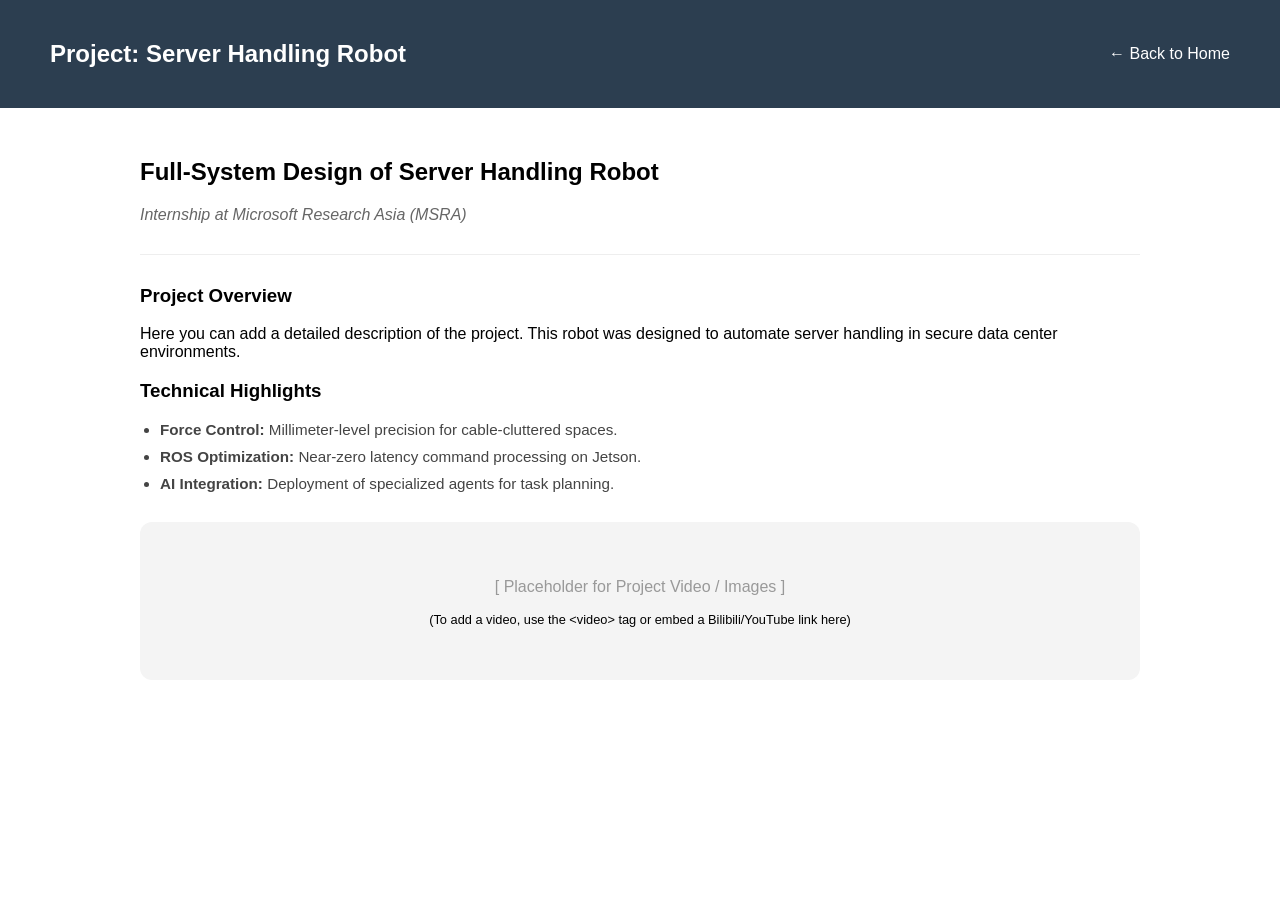
==== server-robot.html @ 0312e50e "Finalize CV layout and add project subpage" ====
<!DOCTYPE html>
<html lang="en">
<head>
    <meta charset="UTF-8">
    <meta name="viewport" content="width=device-width, initial-scale=1.0">
    <title>Server Handling Robot | Project Detail</title>
    <link rel="stylesheet" href="style.css">
</head>
<body style="display: block; background: #fff;">
    <header style="background: #2c3e50; color: white; padding: 20px 50px; display: flex; justify-content: space-between; align-items: center;">
        <h2>Project: Server Handling Robot</h2>
        <a href="index.html" style="color: white; text-decoration: none;">← Back to Home</a>
    </header>

    <main style="max-width: 1000px; margin: 50px auto; padding: 0 20px;">
        <section>
            <h1>Full-System Design of Server Handling Robot</h1>
            <p style="color: #666; font-style: italic;">Internship at Microsoft Research Asia (MSRA)</p>
            
            <hr style="border: 0; border-top: 1px solid #eee; margin: 30px 0;">

            <h3>Project Overview</h3>
            <p>Here you can add a detailed description of the project. This robot was designed to automate server handling in secure data center environments.</p>

            <h3>Technical Highlights</h3>
            <ul>
                <li><strong>Force Control:</strong> Millimeter-level precision for cable-cluttered spaces.</li>
                <li><strong>ROS Optimization:</strong> Near-zero latency command processing on Jetson.</li>
                <li><strong>AI Integration:</strong> Deployment of specialized agents for task planning.</li>
            </ul>

            <div style="background: #f4f4f4; padding: 40px; text-align: center; border-radius: 12px; margin-top: 30px;">
                <p style="color: #999;">[ Placeholder for Project Video / Images ]</p>
                <p style="font-size: 0.8rem;">(To add a video, use the &lt;video&gt; tag or embed a Bilibili/YouTube link here)</p>
            </div>
        </section>
    </main>
</body>
</html>
---- style.css ----
:root {
    --sidebar-width: 280px;
    --primary-dark: #2c3e50;
    --edu-color: #34495e;
    --exp-color: #1a5276;
    --proj-color: #d35400;
    --act-color: #7d3c98;
    --bg-light: #f4f7f9;
    --text-main: #333;
}

body {
    margin: 0;
    font-family: 'Inter', -apple-system, sans-serif;
    background-color: var(--bg-light);
    display: flex;
    scroll-behavior: smooth;
}

/* 侧边栏 */
.sidebar {
    width: var(--sidebar-width);
    height: 100vh;
    background-color: var(--primary-dark);
    color: white;
    position: fixed;
    left: 0; top: 0;
    display: flex;
    flex-direction: column;
    padding: 40px 0;
    z-index: 1000;
}

.sidebar-header { padding: 0 30px 30px; border-bottom: 1px solid rgba(255,255,255,0.1); }
.sidebar-header h2 { margin: 0; font-size: 1.6rem; }
.sidebar-header p { margin: 5px 0 0; font-size: 0.85rem; color: #bdc3c7; }

.sidebar ul { list-style: none; padding: 20px 0; margin: 0; }
.sidebar ul li a { display: block; padding: 12px 30px; color: #bdc3c7; text-decoration: none; transition: 0.3s; }
.sidebar ul li a:hover { background: rgba(255,255,255,0.1); color: white; padding-left: 40px; }

.sidebar-footer { margin-top: auto; padding: 20px 30px; font-size: 0.85rem; border-top: 1px solid rgba(255,255,255,0.1); color: #bdc3c7; }
.contact-label { color: white; font-weight: bold; display: block; margin-bottom: 5px; }

/* 内容区 */
.content {
    margin-left: var(--sidebar-width);
    padding: 50px;
    width: 100%;
    max-width: 900px;
}

/* 卡片排版 */
.card {
    background: white;
    border-radius: 12px;
    box-shadow: 0 4px 15px rgba(0,0,0,0.05);
    margin-bottom: 40px;
    overflow: hidden;
    transition: transform 0.3s ease;
}

.card:hover { transform: translateY(-5px); }

.card-header { padding: 15px 30px; color: white; font-weight: bold; font-size: 1.1rem; }
.edu-header { background: var(--edu-color); }
.exp-header { background: var(--exp-color); }
.proj-header { background: var(--proj-color); }
.act-header { background: var(--act-color); }

.card-body { padding: 30px; }

/* 简历样式：条目头部左右排列 */
.item-header {
    display: flex;
    justify-content: space-between;
    align-items: baseline;
    margin-bottom: 5px;
}

.item-header h3, .item-header h4 { margin: 0; color: var(--primary-dark); }

.item-date { font-style: italic; color: #7f8c8d; font-size: 0.95rem; white-space: nowrap; margin-left: 15px; }

.item-sub { font-weight: 600; color: #555; margin-top: 0; margin-bottom: 15px; }

/* 项目跳转链接样式 */
.project-title-link {
    text-decoration: none;
    color: var(--primary-dark);
}

.project-title-link:hover {
    color: var(--exp-color);
    text-decoration: underline;
}

ul { padding-left: 20px; }
li { margin-bottom: 10px; font-size: 0.95rem; color: #444; }

/* 响应式 */
@media (max-width: 768px) {
    .sidebar { width: 0; display: none; }
    .content { margin-left: 0; padding: 20px; }
    .item-header { flex-direction: column; }
    .item-date { margin-left: 0; margin-top: 5px; }
}
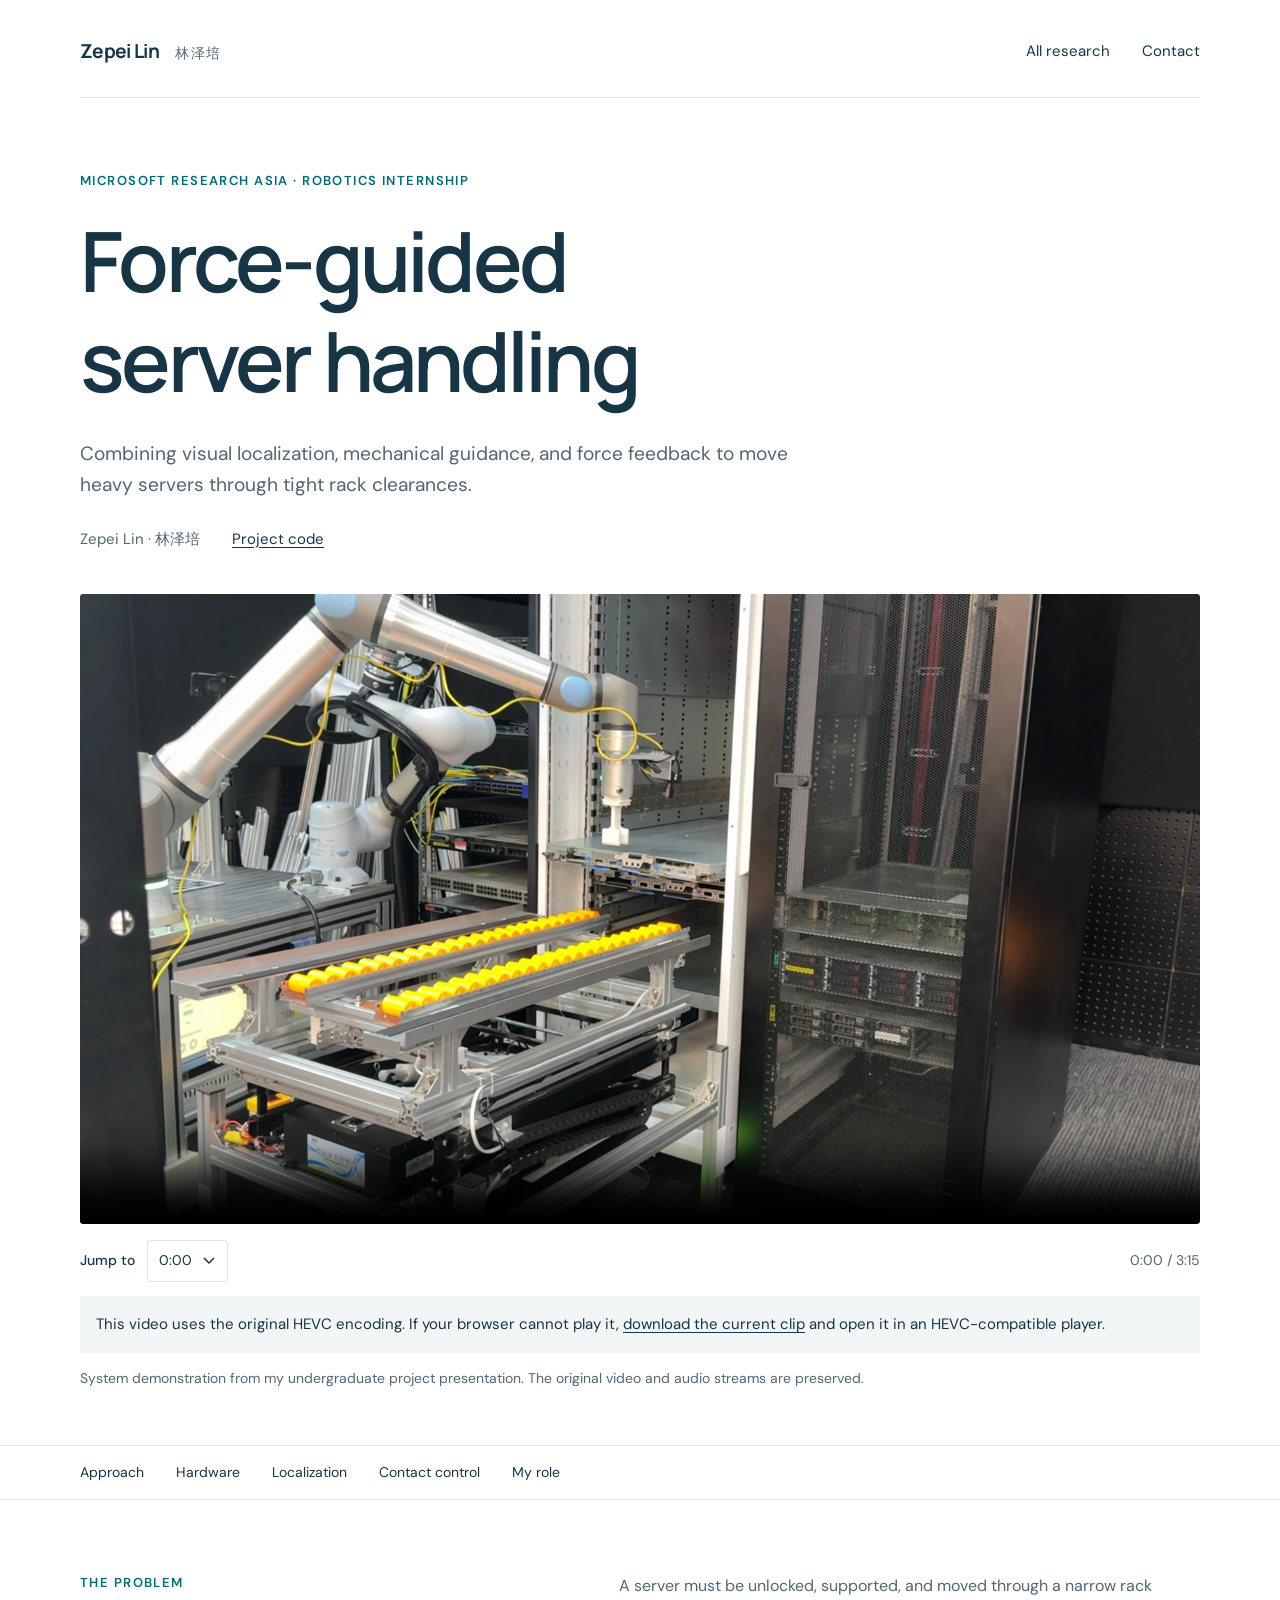
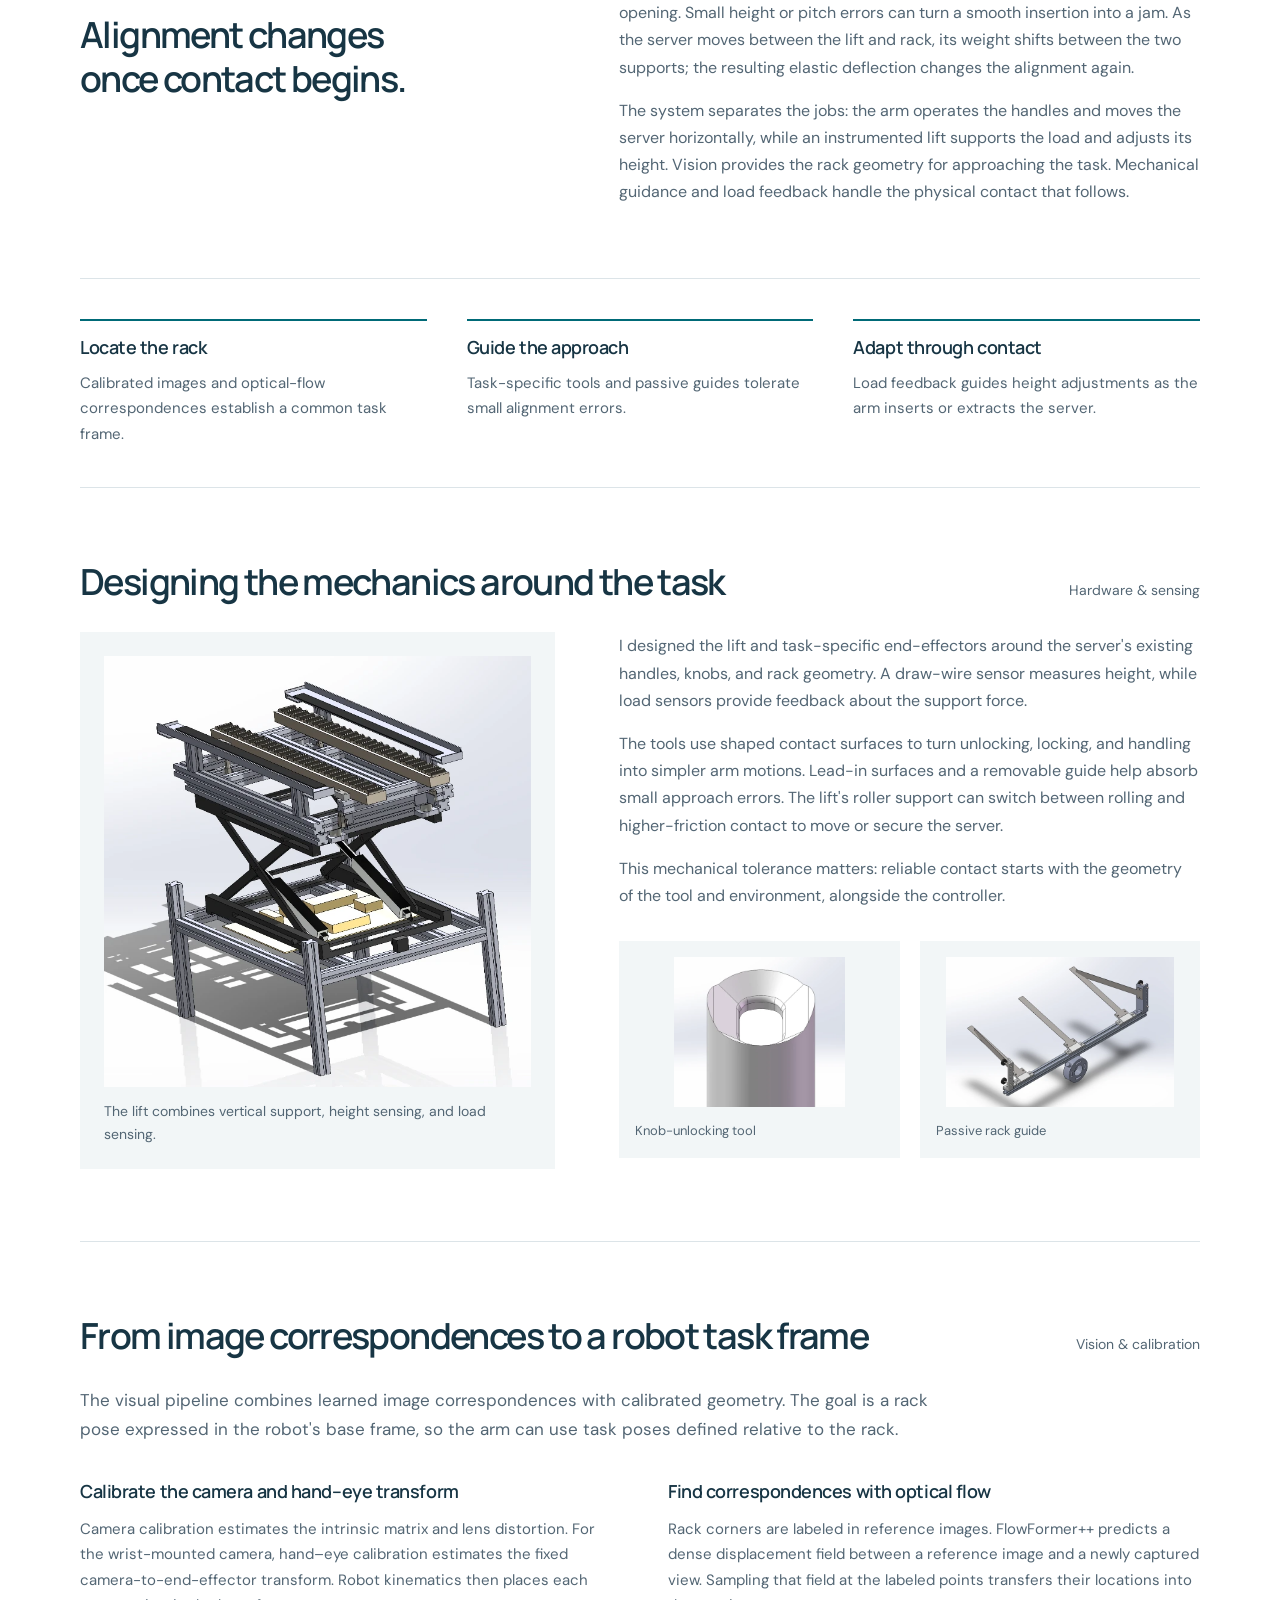
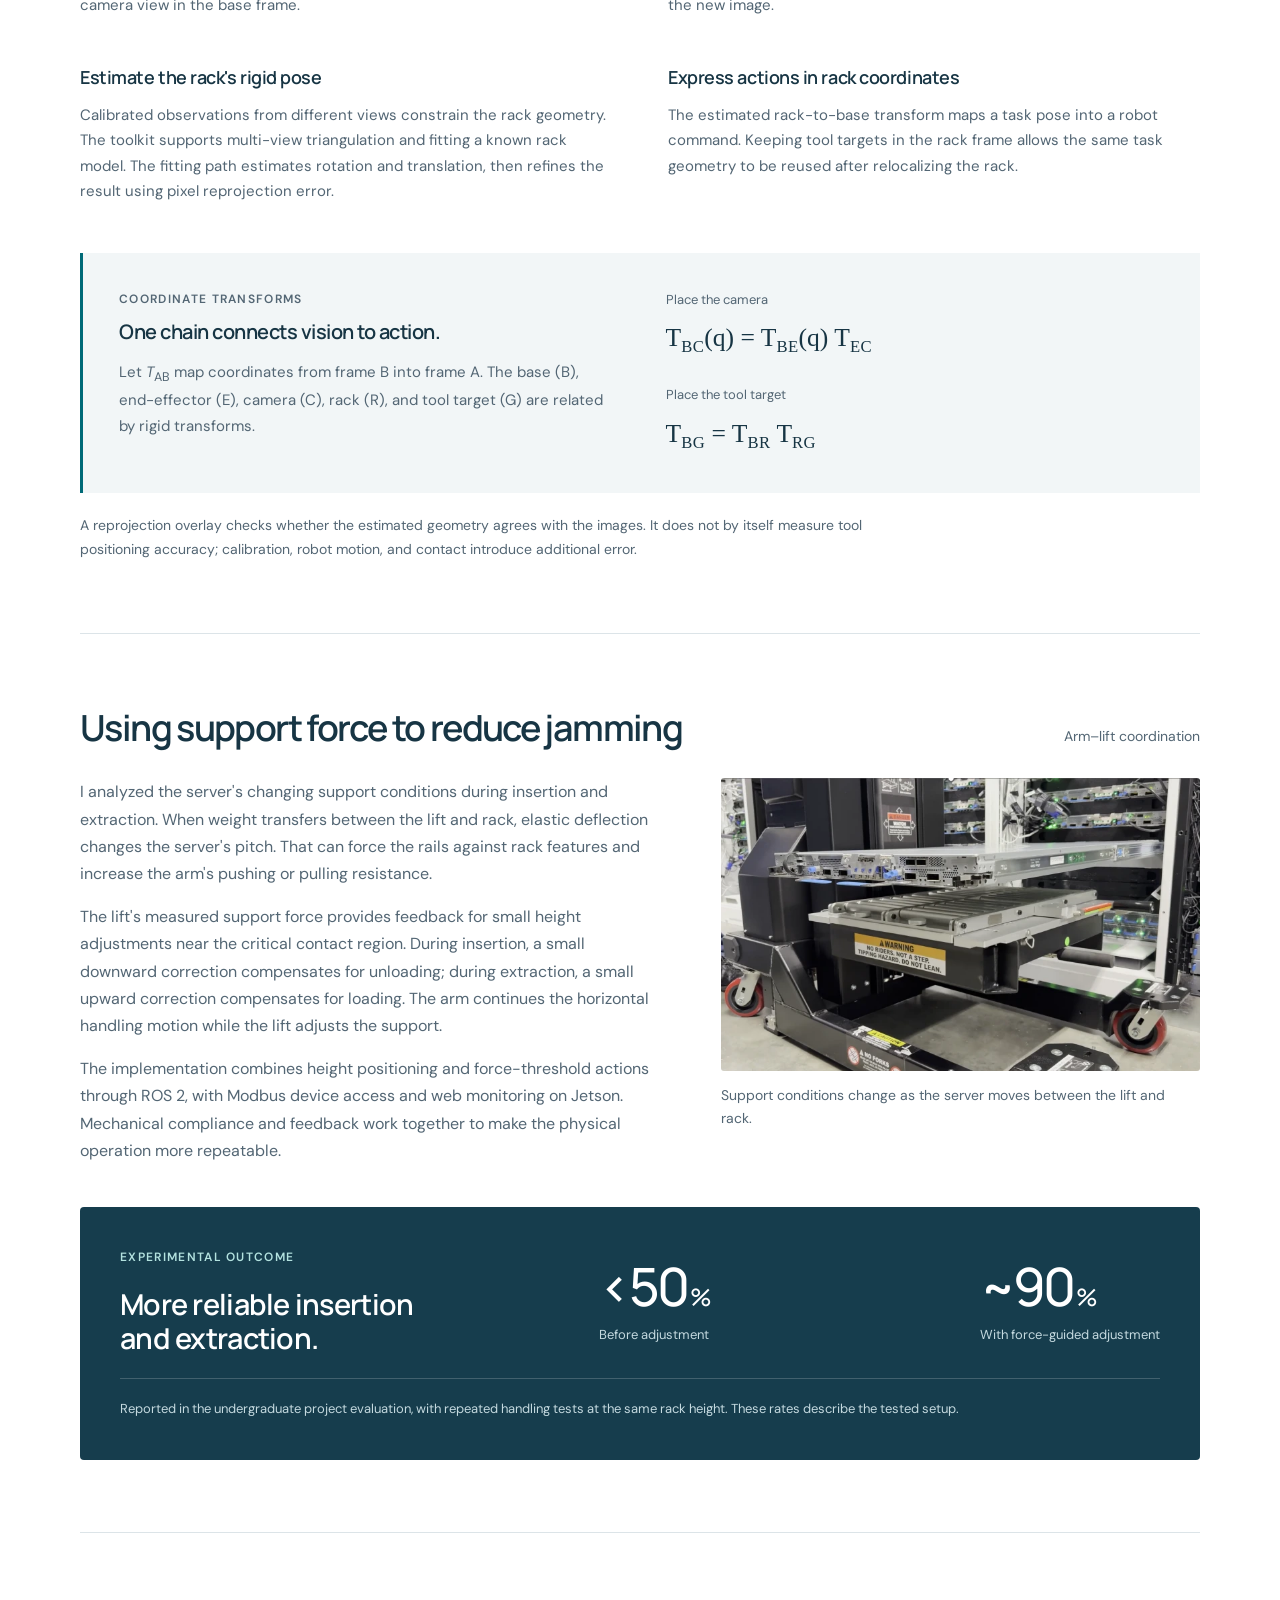
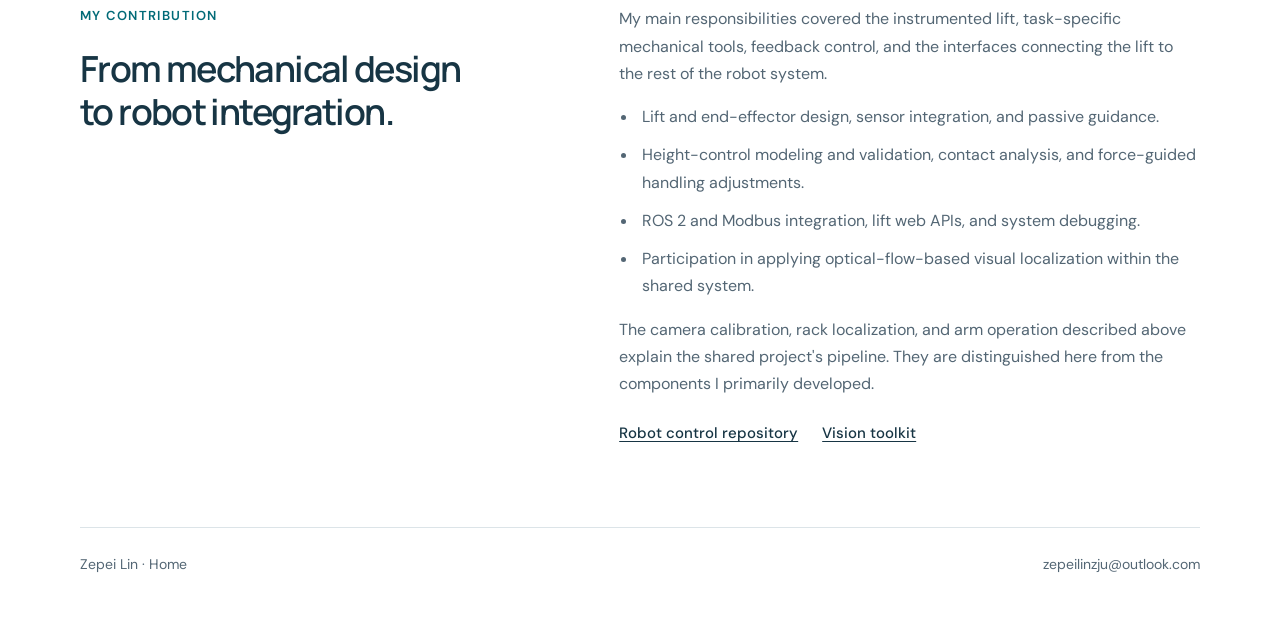
==== commit 2c27b0a7: "Feature MSRA robotics project with original-quality demo and technical overview" ====
--- a/server-robot.html
+++ b/server-robot.html
@@ -1,39 +1,85 @@
 <!DOCTYPE html>
 <html lang="en">
 <head>
-    <meta charset="UTF-8">
-    <meta name="viewport" content="width=device-width, initial-scale=1.0">
-    <title>Server Handling Robot | Project Detail</title>
-    <link rel="stylesheet" href="style.css">
+  <meta charset="UTF-8">
+  <meta name="viewport" content="width=device-width, initial-scale=1">
+  <meta name="description" content="Force-guided robotic server handling at Microsoft Research Asia: mechanical design, optical-flow localization, calibration, and arm–lift coordination.">
+  <meta name="theme-color" content="#173c50">
+  <title>Force-Guided Server Handling | Zepei Lin</title>
+  <link rel="stylesheet" href="style.css">
+  <script src="demo.js" defer></script>
 </head>
-<body style="display: block; background: #fff;">
-    <header style="background: #2c3e50; color: white; padding: 20px 50px; display: flex; justify-content: space-between; align-items: center;">
-        <h2>Project: Server Handling Robot</h2>
-        <a href="index.html" style="color: white; text-decoration: none;">← Back to Home</a>
-    </header>
-
-    <main style="max-width: 1000px; margin: 50px auto; padding: 0 20px;">
-        <section>
-            <h1>Full-System Design of Server Handling Robot</h1>
-            <p style="color: #666; font-style: italic;">Internship at Microsoft Research Asia (MSRA)</p>
-            
-            <hr style="border: 0; border-top: 1px solid #eee; margin: 30px 0;">
-
-            <h3>Project Overview</h3>
-            <p>Here you can add a detailed description of the project. This robot was designed to automate server handling in secure data center environments.</p>
-
-            <h3>Technical Highlights</h3>
-            <ul>
-                <li><strong>Force Control:</strong> Millimeter-level precision for cable-cluttered spaces.</li>
-                <li><strong>ROS Optimization:</strong> Near-zero latency command processing on Jetson.</li>
-                <li><strong>AI Integration:</strong> Deployment of specialized agents for task planning.</li>
-            </ul>
-
-            <div style="background: #f4f4f4; padding: 40px; text-align: center; border-radius: 12px; margin-top: 30px;">
-                <p style="color: #999;">[ Placeholder for Project Video / Images ]</p>
-                <p style="font-size: 0.8rem;">(To add a video, use the &lt;video&gt; tag or embed a Bilibili/YouTube link here)</p>
-            </div>
-        </section>
-    </main>
+<body>
+  <a class="skip-link" href="#main">Skip to content</a>
+  <header class="site-header wrap">
+    <a class="wordmark" href="index.html">Zepei Lin<span>林泽培</span></a>
+    <nav aria-label="Main navigation"><a href="index.html#research">All research</a><a href="mailto:zepeilinzju@outlook.com">Contact</a></nav>
+  </header>
+  <main id="main">
+    <section class="project-hero wrap" aria-labelledby="project-title">
+      <p class="eyebrow">Microsoft Research Asia · Robotics internship</p>
+      <h1 id="project-title">Force-guided<br>server handling</h1>
+      <p class="project-deck">Combining visual localization, mechanical guidance, and force feedback to move heavy servers through tight rack clearances.</p>
+      <div class="project-meta"><span>Zepei Lin · 林泽培</span><a href="https://github.com/yizhongzhang1989/robot_dc">Project code</a></div>
+      <figure class="demo-figure" id="demo">
+        <video id="project-video" controls playsinline preload="metadata" poster="assets/images/demo-poster.webp" aria-label="Demonstration of the robotic server handling system" aria-describedby="demo-caption">
+          <source src="assets/video/demo-00.mp4" type="video/mp4">
+          Your browser does not support HTML video. <a href="assets/video/demo-00.mp4">Open the first demo clip</a>.
+        </video>
+        <div class="demo-controls" id="demo-controls" hidden><label for="demo-chapter">Jump to</label><select id="demo-chapter" aria-label="Demo chapter"></select><span id="demo-progress" class="demo-progress" aria-live="polite"></span></div>
+        <p id="video-error" class="video-error" hidden>This video uses the original HEVC encoding. If your browser cannot play it, <a id="video-download" href="assets/video/demo-00.mp4" download>download the current clip</a> and open it in an HEVC-compatible player.</p>
+        <figcaption id="demo-caption">System demonstration from my undergraduate project presentation. The original video and audio streams are preserved.</figcaption>
+      </figure>
+    </section>
+    <nav class="project-nav" aria-label="On this page"><div class="wrap"><a href="#approach">Approach</a><a href="#hardware">Hardware</a><a href="#localization">Localization</a><a href="#contact-control">Contact control</a><a href="#contributions">My role</a></div></nav>
+    <div class="article-body wrap">
+      <section class="article-section overview-section" id="approach" aria-labelledby="approach-title">
+        <div><p class="eyebrow">The problem</p><h2 id="approach-title">Alignment changes<br>once contact begins.</h2></div>
+        <div class="prose"><p>A server must be unlocked, supported, and moved through a narrow rack opening. Small height or pitch errors can turn a smooth insertion into a jam. As the server moves between the lift and rack, its weight shifts between the two supports; the resulting elastic deflection changes the alignment again.</p><p>The system separates the jobs: the arm operates the handles and moves the server horizontally, while an instrumented lift supports the load and adjusts its height. Vision provides the rack geometry for approaching the task. Mechanical guidance and load feedback handle the physical contact that follows.</p></div>
+      </section>
+      <section class="method-flow" aria-label="System workflow">
+        <div><h3>Locate the rack</h3><p>Calibrated images and optical-flow correspondences establish a common task frame.</p></div>
+        <div><h3>Guide the approach</h3><p>Task-specific tools and passive guides tolerate small alignment errors.</p></div>
+        <div><h3>Adapt through contact</h3><p>Load feedback guides height adjustments as the arm inserts or extracts the server.</p></div>
+      </section>
+      <section class="article-section" id="hardware" aria-labelledby="hardware-title">
+        <div class="section-heading"><h2 id="hardware-title">Designing the mechanics around the task</h2><span>Hardware &amp; sensing</span></div>
+        <div class="hardware-layout">
+          <figure class="hardware-main"><img src="assets/images/lift-design.webp" width="711" height="716" loading="lazy" alt="CAD model of the scissor lift with server support rails and its lower frame."><figcaption>The lift combines vertical support, height sensing, and load sensing.</figcaption></figure>
+          <div class="prose"><p>I designed the lift and task-specific end-effectors around the server's existing handles, knobs, and rack geometry. A draw-wire sensor measures height, while load sensors provide feedback about the support force.</p><p>The tools use shaped contact surfaces to turn unlocking, locking, and handling into simpler arm motions. Lead-in surfaces and a removable guide help absorb small approach errors. The lift's roller support can switch between rolling and higher-friction contact to move or secure the server.</p><p>This mechanical tolerance matters: reliable contact starts with the geometry of the tool and environment, alongside the controller.</p>
+            <div class="tool-pair"><figure><img src="assets/images/unlock-tool.webp" width="472" height="415" loading="lazy" alt="Unlocking tool with an elliptical internal contact profile."><figcaption>Knob-unlocking tool</figcaption></figure><figure><img src="assets/images/passive-guide.webp" width="679" height="446" loading="lazy" alt="Removable guide assembly with compliant strips for the rack entrance."><figcaption>Passive rack guide</figcaption></figure></div>
+          </div>
+        </div>
+      </section>
+      <section class="article-section" id="localization" aria-labelledby="localization-title">
+        <div class="section-heading"><h2 id="localization-title">From image correspondences to a robot task frame</h2><span>Vision &amp; calibration</span></div>
+        <p class="section-intro">The visual pipeline combines learned image correspondences with calibrated geometry. The goal is a rack pose expressed in the robot's base frame, so the arm can use task poses defined relative to the rack.</p>
+        <div class="localization-grid">
+          <div class="method-step"><h3>Calibrate the camera and hand–eye transform</h3><p>Camera calibration estimates the intrinsic matrix and lens distortion. For the wrist-mounted camera, hand–eye calibration estimates the fixed camera-to-end-effector transform. Robot kinematics then places each camera view in the base frame.</p></div>
+          <div class="method-step"><h3>Find correspondences with optical flow</h3><p>Rack corners are labeled in reference images. FlowFormer++ predicts a dense displacement field between a reference image and a newly captured view. Sampling that field at the labeled points transfers their locations into the new image.</p></div>
+          <div class="method-step"><h3>Estimate the rack's rigid pose</h3><p>Calibrated observations from different views constrain the rack geometry. The toolkit supports multi-view triangulation and fitting a known rack model. The fitting path estimates rotation and translation, then refines the result using pixel reprojection error.</p></div>
+          <div class="method-step"><h3>Express actions in rack coordinates</h3><p>The estimated rack-to-base transform maps a task pose into a robot command. Keeping tool targets in the rack frame allows the same task geometry to be reused after relocalizing the rack.</p></div>
+        </div>
+        <div class="transform-panel">
+          <div><p class="eyebrow">Coordinate transforms</p><h3>One chain connects vision to action.</h3><p>Let <i>T</i><sub>AB</sub> map coordinates from frame B into frame A. The base (B), end-effector (E), camera (C), rack (R), and tool target (G) are related by rigid transforms.</p></div>
+          <div class="equations"><p><span>Place the camera</span><span class="formula">T<sub>BC</sub>(q) = T<sub>BE</sub>(q) T<sub>EC</sub></span></p><p><span>Place the tool target</span><span class="formula">T<sub>BG</sub> = T<sub>BR</sub> T<sub>RG</sub></span></p></div>
+        </div>
+        <p class="method-note">A reprojection overlay checks whether the estimated geometry agrees with the images. It does not by itself measure tool positioning accuracy; calibration, robot motion, and contact introduce additional error.</p>
+      </section>
+      <section class="article-section" id="contact-control" aria-labelledby="contact-title">
+        <div class="section-heading"><h2 id="contact-title">Using support force to reduce jamming</h2><span>Arm–lift coordination</span></div>
+        <div class="contact-layout">
+          <div class="prose"><p>I analyzed the server's changing support conditions during insertion and extraction. When weight transfers between the lift and rack, elastic deflection changes the server's pitch. That can force the rails against rack features and increase the arm's pushing or pulling resistance.</p><p>The lift's measured support force provides feedback for small height adjustments near the critical contact region. During insertion, a small downward correction compensates for unloading; during extraction, a small upward correction compensates for loading. The arm continues the horizontal handling motion while the lift adjusts the support.</p><p>The implementation combines height positioning and force-threshold actions through ROS 2, with Modbus device access and web monitoring on Jetson. Mechanical compliance and feedback work together to make the physical operation more repeatable.</p></div>
+          <figure><img src="assets/images/lift-in-rack.webp" width="714" height="436" loading="lazy" alt="Server supported by the lift at the entrance to the rack."><figcaption>Support conditions change as the server moves between the lift and rack.</figcaption></figure>
+        </div>
+        <div class="result-panel"><div><p class="eyebrow">Experimental outcome</p><h3>More reliable insertion<br>and extraction.</h3></div><div class="result-comparison" aria-label="Reported task success improved from below 50 percent to approximately 90 percent"><div><strong>&lt;50<span>%</span></strong><p>Before adjustment</p></div><div><strong>~90<span>%</span></strong><p>With force-guided adjustment</p></div></div><p class="result-note">Reported in the undergraduate project evaluation, with repeated handling tests at the same rack height. These rates describe the tested setup.</p></div>
+      </section>
+      <section class="article-section contributions-section" id="contributions" aria-labelledby="contributions-title">
+        <div><p class="eyebrow">My contribution</p><h2 id="contributions-title">From mechanical design<br>to robot integration.</h2></div>
+        <div class="prose"><p>My main responsibilities covered the instrumented lift, task-specific mechanical tools, feedback control, and the interfaces connecting the lift to the rest of the robot system.</p><ul><li>Lift and end-effector design, sensor integration, and passive guidance.</li><li>Height-control modeling and validation, contact analysis, and force-guided handling adjustments.</li><li>ROS 2 and Modbus integration, lift web APIs, and system debugging.</li><li>Participation in applying optical-flow-based visual localization within the shared system.</li></ul><p>The camera calibration, rack localization, and arm operation described above explain the shared project's pipeline. They are distinguished here from the components I primarily developed.</p><div class="text-links"><a href="https://github.com/yizhongzhang1989/robot_dc">Robot control repository</a><a href="https://github.com/yizhongzhang1989/robot_vision">Vision toolkit</a></div></div>
+      </section>
+    </div>
+  </main>
+  <footer class="site-footer wrap"><a href="index.html">Zepei Lin · Home</a><a href="mailto:zepeilinzju@outlook.com">zepeilinzju@outlook.com</a></footer>
 </body>
-</html>+</html>
--- a/style.css
+++ b/style.css
@@ -1,107 +1,7 @@
-:root {
-    --sidebar-width: 280px;
-    --primary-dark: #2c3e50;
-    --edu-color: #34495e;
-    --exp-color: #1a5276;
-    --proj-color: #d35400;
-    --act-color: #7d3c98;
-    --bg-light: #f4f7f9;
-    --text-main: #333;
-}
-
-body {
-    margin: 0;
-    font-family: 'Inter', -apple-system, sans-serif;
-    background-color: var(--bg-light);
-    display: flex;
-    scroll-behavior: smooth;
-}
-
-/* 侧边栏 */
-.sidebar {
-    width: var(--sidebar-width);
-    height: 100vh;
-    background-color: var(--primary-dark);
-    color: white;
-    position: fixed;
-    left: 0; top: 0;
-    display: flex;
-    flex-direction: column;
-    padding: 40px 0;
-    z-index: 1000;
-}
-
-.sidebar-header { padding: 0 30px 30px; border-bottom: 1px solid rgba(255,255,255,0.1); }
-.sidebar-header h2 { margin: 0; font-size: 1.6rem; }
-.sidebar-header p { margin: 5px 0 0; font-size: 0.85rem; color: #bdc3c7; }
-
-.sidebar ul { list-style: none; padding: 20px 0; margin: 0; }
-.sidebar ul li a { display: block; padding: 12px 30px; color: #bdc3c7; text-decoration: none; transition: 0.3s; }
-.sidebar ul li a:hover { background: rgba(255,255,255,0.1); color: white; padding-left: 40px; }
-
-.sidebar-footer { margin-top: auto; padding: 20px 30px; font-size: 0.85rem; border-top: 1px solid rgba(255,255,255,0.1); color: #bdc3c7; }
-.contact-label { color: white; font-weight: bold; display: block; margin-bottom: 5px; }
-
-/* 内容区 */
-.content {
-    margin-left: var(--sidebar-width);
-    padding: 50px;
-    width: 100%;
-    max-width: 900px;
-}
-
-/* 卡片排版 */
-.card {
-    background: white;
-    border-radius: 12px;
-    box-shadow: 0 4px 15px rgba(0,0,0,0.05);
-    margin-bottom: 40px;
-    overflow: hidden;
-    transition: transform 0.3s ease;
-}
-
-.card:hover { transform: translateY(-5px); }
-
-.card-header { padding: 15px 30px; color: white; font-weight: bold; font-size: 1.1rem; }
-.edu-header { background: var(--edu-color); }
-.exp-header { background: var(--exp-color); }
-.proj-header { background: var(--proj-color); }
-.act-header { background: var(--act-color); }
-
-.card-body { padding: 30px; }
-
-/* 简历样式：条目头部左右排列 */
-.item-header {
-    display: flex;
-    justify-content: space-between;
-    align-items: baseline;
-    margin-bottom: 5px;
-}
-
-.item-header h3, .item-header h4 { margin: 0; color: var(--primary-dark); }
-
-.item-date { font-style: italic; color: #7f8c8d; font-size: 0.95rem; white-space: nowrap; margin-left: 15px; }
-
-.item-sub { font-weight: 600; color: #555; margin-top: 0; margin-bottom: 15px; }
-
-/* 项目跳转链接样式 */
-.project-title-link {
-    text-decoration: none;
-    color: var(--primary-dark);
-}
-
-.project-title-link:hover {
-    color: var(--exp-color);
-    text-decoration: underline;
-}
-
-ul { padding-left: 20px; }
-li { margin-bottom: 10px; font-size: 0.95rem; color: #444; }
-
-/* 响应式 */
-@media (max-width: 768px) {
-    .sidebar { width: 0; display: none; }
-    .content { margin-left: 0; padding: 20px; }
-    .item-header { flex-direction: column; }
-    .item-date { margin-left: 0; margin-top: 5px; }
-}+@import url('https://fonts.googleapis.com/css2?family=DM+Sans:wght@400;500;600;700&family=Manrope:wght@400;500;600;700;800&display=swap');
+:root{--ink:#173544;--muted:#536674;--accent:#006a77;--line:#dce4e8;--wash:#f2f6f7;--paper:#fff;--heading:'Manrope',-apple-system,BlinkMacSystemFont,'Segoe UI',sans-serif;--body:'DM Sans',-apple-system,BlinkMacSystemFont,'Segoe UI',sans-serif}
+*{box-sizing:border-box}html{scroll-behavior:smooth;scroll-padding-top:5rem}body{margin:0;background:var(--paper);color:var(--ink);font-family:var(--body);font-size:1rem;line-height:1.7}a{color:inherit;text-underline-offset:.22em}a:hover{color:var(--accent)}a:focus-visible,button:focus-visible,select:focus-visible,video:focus-visible{outline:3px solid var(--accent);outline-offset:5px}img,video{max-width:100%;display:block}img{height:auto}figure{margin:0}p{margin:0 0 1rem}h1,h2,h3{font-family:var(--heading);font-weight:600;line-height:1.2;letter-spacing:-.045em;margin:0}h1{font-size:clamp(2.8rem,6vw,4.8rem)}h2{font-size:clamp(1.7rem,3vw,2.25rem)}h3{font-size:1.25rem;letter-spacing:-.025em}figcaption{font-size:.875rem;color:var(--muted);line-height:1.6;margin-top:.85rem}.wrap{width:min(1120px,calc(100% - 96px));margin-inline:auto}.skip-link{position:absolute;top:-100px;left:1rem;z-index:10;background:var(--ink);color:#fff;padding:.8rem}.skip-link:focus{top:1rem}.site-header{display:flex;justify-content:space-between;align-items:center;gap:2rem;padding-top:2.2rem;padding-bottom:1.8rem;border-bottom:1px solid var(--line)}.wordmark{text-decoration:none;font-family:var(--heading);font-size:1.2rem;font-weight:700;letter-spacing:-.035em;white-space:nowrap}.wordmark span{display:inline-block;font-family:var(--body);font-size:.875rem;font-weight:400;color:var(--muted);letter-spacing:.12em;margin-left:1rem}.site-header nav{display:flex;gap:2rem;font-size:.9375rem}.site-header nav a{text-decoration:none}.eyebrow{text-transform:uppercase;font-weight:600;font-size:.8125rem;letter-spacing:.11em;color:var(--accent);margin-bottom:1.2rem}.intro{padding-top:3.5rem;padding-bottom:3.5rem}.intro h1{max-width:950px}.intro-copy{max-width:780px;margin-top:1.5rem;color:var(--muted);font-size:1.0625rem}.text-links{display:flex;flex-wrap:wrap;gap:1.5rem;margin-top:1.5rem;color:var(--ink);font-size:.9375rem;font-weight:500}.section-heading{display:flex;align-items:baseline;justify-content:space-between;gap:2rem;margin-bottom:1.8rem}.section-heading>span{font-size:.875rem;color:var(--muted);white-space:nowrap}.research-section{padding-bottom:5rem}.research-section>.section-heading h2{font-size:1.35rem;letter-spacing:-.025em}.project-link{display:grid;grid-template-columns:1fr 1fr;text-decoration:none;background:var(--wash);border:1px solid var(--line);border-radius:4px;overflow:hidden;transition:border-color .2s}.project-link:hover{border-color:var(--accent);color:var(--ink)}.project-image{position:relative;background:#d9e0e1;min-height:460px}.project-image img{width:100%;height:100%;object-fit:cover}.image-label{position:absolute;bottom:1.25rem;left:1.25rem;background:rgba(255,255,255,.94);font-size:.8125rem;padding:.25rem .7rem;color:var(--ink)}.project-copy{padding:2.8rem;align-self:center}.project-copy .eyebrow{font-size:.75rem}.project-copy h3{font-size:clamp(2rem,3.5vw,2.65rem);margin-bottom:1.4rem}.project-copy>p:not(.eyebrow){color:var(--muted)}.tags{display:flex;flex-wrap:wrap;gap:.6rem;margin:1.8rem 0}.tags span{font-size:.8125rem;border:1px solid #c6d7db;border-radius:3px;padding:.2rem .6rem}.project-cta{font-size:.9375rem;font-weight:600;text-decoration:underline;text-underline-offset:.3em}.education-section{display:grid;grid-template-columns:1fr 2fr;gap:3rem;border-top:1px solid var(--line);padding-top:3.5rem;padding-bottom:4rem}.education-section>h2{font-size:1.35rem}.education-row{display:flex;justify-content:space-between;gap:2rem;padding:0 0 1.8rem}.education-row h3{font-size:1.0625rem}.education-row p{font-size:.9375rem;color:var(--muted);margin:.4rem 0 0}.education-row .date{font-size:.875rem;white-space:nowrap;margin:0}.site-footer{display:flex;justify-content:space-between;gap:1rem;border-top:1px solid var(--line);padding-block:1.6rem 2.5rem;color:var(--muted);font-size:.875rem}.site-footer a{text-decoration:none}.project-hero{padding-top:4.5rem;padding-bottom:3.5rem}.project-hero h1{font-size:clamp(3rem,6.5vw,5.2rem)}.project-deck{max-width:760px;margin-top:1.7rem;font-size:1.2rem;line-height:1.65;color:var(--muted)}.project-meta{display:flex;align-items:center;gap:2rem;font-size:.9375rem;margin:1.6rem 0 2.6rem}.project-meta>span{color:var(--muted)}.demo-figure video{width:100%;aspect-ratio:16/9;background:#10191d;border-radius:4px;object-fit:contain}.demo-controls{display:flex;align-items:center;flex-wrap:wrap;gap:.75rem;padding:1rem 0 .2rem;font-size:.875rem}.demo-controls[hidden],.video-error[hidden]{display:none}.demo-controls label{font-weight:500}.demo-controls select{appearance:none;-webkit-appearance:none;font:inherit;color:var(--ink);background:#fff url('data:image/svg+xml,%3Csvg xmlns=%22http://www.w3.org/2000/svg%22 width=%2212%22 height=%228%22 viewBox=%220 0 12 8%22%3E%3Cpath d=%22m1 1 5 5 5-5%22 stroke=%22%23173544%22 fill=%22none%22 stroke-width=%221.5%22/%3E%3C/svg%3E') right .8rem center/12px 8px no-repeat;border:1px solid var(--line);border-radius:3px;padding:.5rem 2.2rem .5rem .7rem;max-width:100%}.demo-progress{color:var(--muted);margin-left:auto;font-variant-numeric:tabular-nums}.video-error{background:var(--wash);padding:1rem;margin:.7rem 0;font-size:.9375rem}.project-nav{border-top:1px solid var(--line);border-bottom:1px solid var(--line);background:rgba(255,255,255,.96);position:sticky;top:0;z-index:3}.project-nav>.wrap{display:flex;gap:2rem;overflow-x:auto;padding-block:.9rem}.project-nav a{font-size:.875rem;text-decoration:none;white-space:nowrap}.article-section{padding-block:4.5rem;border-bottom:1px solid var(--line)}.overview-section{display:grid;grid-template-columns:.9fr 1.1fr;gap:4rem}.prose{color:var(--muted)}.prose p:last-child{margin-bottom:0}.method-flow{display:grid;grid-template-columns:repeat(3,1fr);gap:2.5rem;padding:2.5rem 0;border-bottom:1px solid var(--line)}.method-flow>div{padding-top:1rem;border-top:2px solid var(--accent)}.method-flow h3{font-size:1.125rem;margin-bottom:.8rem}.method-flow p{font-size:.9375rem;color:var(--muted);margin:0}.hardware-layout{display:grid;grid-template-columns:.9fr 1.1fr;gap:4rem}.hardware-main{padding:1.5rem;background:var(--wash);align-self:start}.hardware-main>img{max-height:440px;width:100%;object-fit:contain}.tool-pair{display:grid;grid-template-columns:1fr 1fr;gap:1.25rem;margin-top:2rem}.tool-pair figure{background:var(--wash);padding:1rem}.tool-pair img{height:150px;width:100%;object-fit:contain}.tool-pair figcaption{font-size:.8125rem}.section-intro{max-width:850px;color:var(--muted);font-size:1.0625rem;margin-bottom:2.3rem}.localization-grid{display:grid;grid-template-columns:1fr 1fr;column-gap:3.5rem;row-gap:2rem}.method-step h3{font-size:1.125rem;margin-bottom:.9rem}.method-step p{color:var(--muted);font-size:.9375rem}.transform-panel{display:grid;grid-template-columns:1fr 1fr;gap:3rem;background:var(--wash);padding:2.25rem;margin-top:2rem;border-left:3px solid var(--accent)}.transform-panel h3{margin-bottom:1rem}.transform-panel p{color:var(--muted);font-size:.9375rem}.transform-panel .eyebrow{font-size:.75rem;margin-bottom:.7rem}.transform-panel>div>p:last-child{margin-bottom:0}.equations{align-self:center}.equations p{margin:0 0 1.4rem}.equations span{display:block}.equations span:first-child{font-size:.8125rem;margin-bottom:.35rem}.equations .formula{font-family:Georgia,'Times New Roman',serif;font-size:1.6rem;color:var(--ink);white-space:nowrap}.formula sub{font-size:.65em;letter-spacing:.025em}.method-note{font-size:.875rem;color:var(--muted);margin:1.3rem 0 0;max-width:850px}.contact-layout{display:grid;grid-template-columns:1.1fr .9fr;gap:3.5rem}.contact-layout figure{align-self:start}.contact-layout img{border-radius:3px}.result-panel{display:grid;grid-template-columns:1fr 1.3fr;column-gap:3rem;row-gap:1.4rem;background:#163d4d;color:#fff;padding:2.5rem;margin-top:2.7rem;border-radius:4px}.result-panel .eyebrow{color:#b3e2df;font-size:.75rem}.result-panel h3{font-size:1.8rem}.result-comparison{display:flex;gap:3rem;align-self:center;justify-content:space-between}.result-comparison strong{font-family:var(--heading);font-size:3.3rem;font-weight:500;line-height:1.1;letter-spacing:-.06em}.result-comparison strong span{font-size:1.5rem;margin-left:.2rem}.result-comparison p{font-size:.8125rem;color:#c4d9df;margin:.6rem 0 0}.result-note{grid-column:1/-1;font-size:.8125rem;color:#c4d9df;border-top:1px solid #42616e;padding-top:1.2rem;margin:0}.contributions-section{display:grid;grid-template-columns:.9fr 1.1fr;gap:4rem;border-bottom:0;padding-bottom:5rem}.prose ul{padding-left:1.2rem}.prose li{padding-left:.2rem;margin-bottom:.7rem}
+@media(min-width:1400px){.intro{padding-top:4rem}}
+@media(max-width:900px){.wrap{width:calc(100% - 64px)}.project-copy{padding:2rem}.project-image{min-height:400px}.section-heading{display:block}.section-heading>span{display:block;margin-top:.7rem}.overview-section,.hardware-layout,.contributions-section{gap:2.5rem;grid-template-columns:1fr 1.2fr}.transform-panel{gap:2rem;padding:1.7rem}.contact-layout{gap:2rem}.result-panel{grid-template-columns:1fr}.result-comparison{justify-content:flex-start;gap:4rem}.education-section{grid-template-columns:1fr 2.5fr}}
+@media(max-width:650px){html{scroll-padding-top:4rem}.wrap{width:calc(100% - 40px)}.site-header{padding-top:1.4rem;padding-bottom:1.3rem;gap:1rem}.wordmark span{display:none}.site-header nav{gap:1rem;font-size:.8125rem}.intro{padding-top:3.5rem;padding-bottom:3.5rem}.intro h1{font-size:2.65rem}.intro-copy{font-size:1rem}.project-link{grid-template-columns:1fr}.project-image{height:340px;min-height:0}.project-image img{object-position:center 42%}.project-copy{padding:1.75rem}.project-copy h3{font-size:2.2rem}.research-section{padding-bottom:3.5rem}.education-section{display:block;padding-top:2.5rem;padding-bottom:2rem}.education-section>h2{margin-bottom:2rem}.education-row{gap:1rem}.education-row h3{font-size:1rem}.education-row .date{font-size:.75rem}.site-footer{flex-direction:column;gap:.4rem}.project-hero{padding-top:3rem;padding-bottom:2rem}.project-hero h1{font-size:3rem}.project-deck{font-size:1.0625rem}.project-meta{gap:1.3rem;flex-wrap:wrap;font-size:.875rem}.project-nav>.wrap{gap:1.4rem}.article-section{padding-block:3rem}.overview-section,.hardware-layout,.contact-layout,.contributions-section{display:block}.overview-section>div:first-child,.contributions-section>div:first-child{margin-bottom:1.7rem}.method-flow{grid-template-columns:1fr;gap:1.5rem;padding-block:2rem}.hardware-main{margin-bottom:2rem}.hardware-main>img{max-height:360px}.localization-grid{grid-template-columns:1fr;gap:1rem}.transform-panel{grid-template-columns:1fr;gap:1.3rem;padding:1.5rem}.equations .formula{font-size:1.5rem}.contact-layout figure{margin-top:2rem}.result-panel{padding:1.75rem;margin-top:2rem;gap:1.8rem}.result-comparison{gap:2rem;justify-content:space-between}.result-comparison strong{font-size:2.7rem}.result-comparison>div{flex:1}.result-panel h3{font-size:1.65rem}.demo-progress{margin-left:0;width:100%}.tool-pair img{height:120px}}
+@media(prefers-reduced-motion:reduce){html{scroll-behavior:auto}*{transition:none!important}}
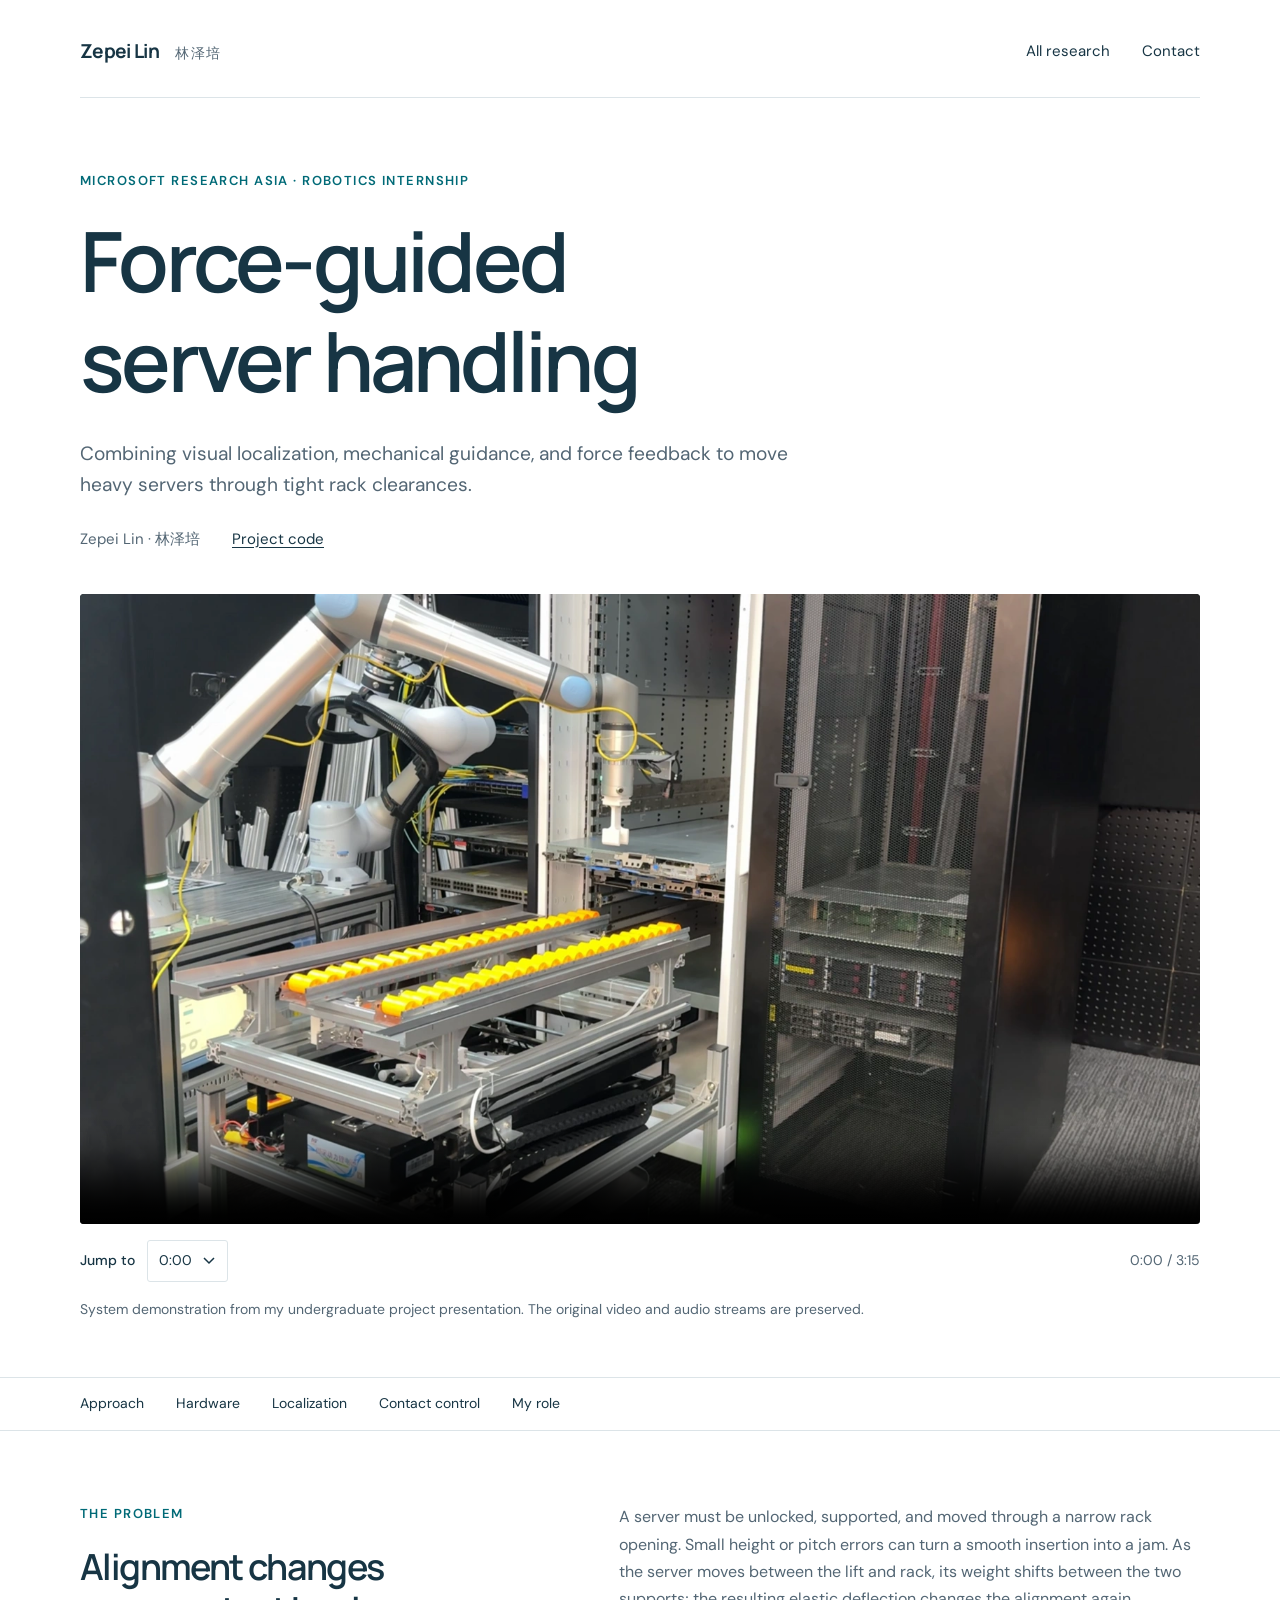
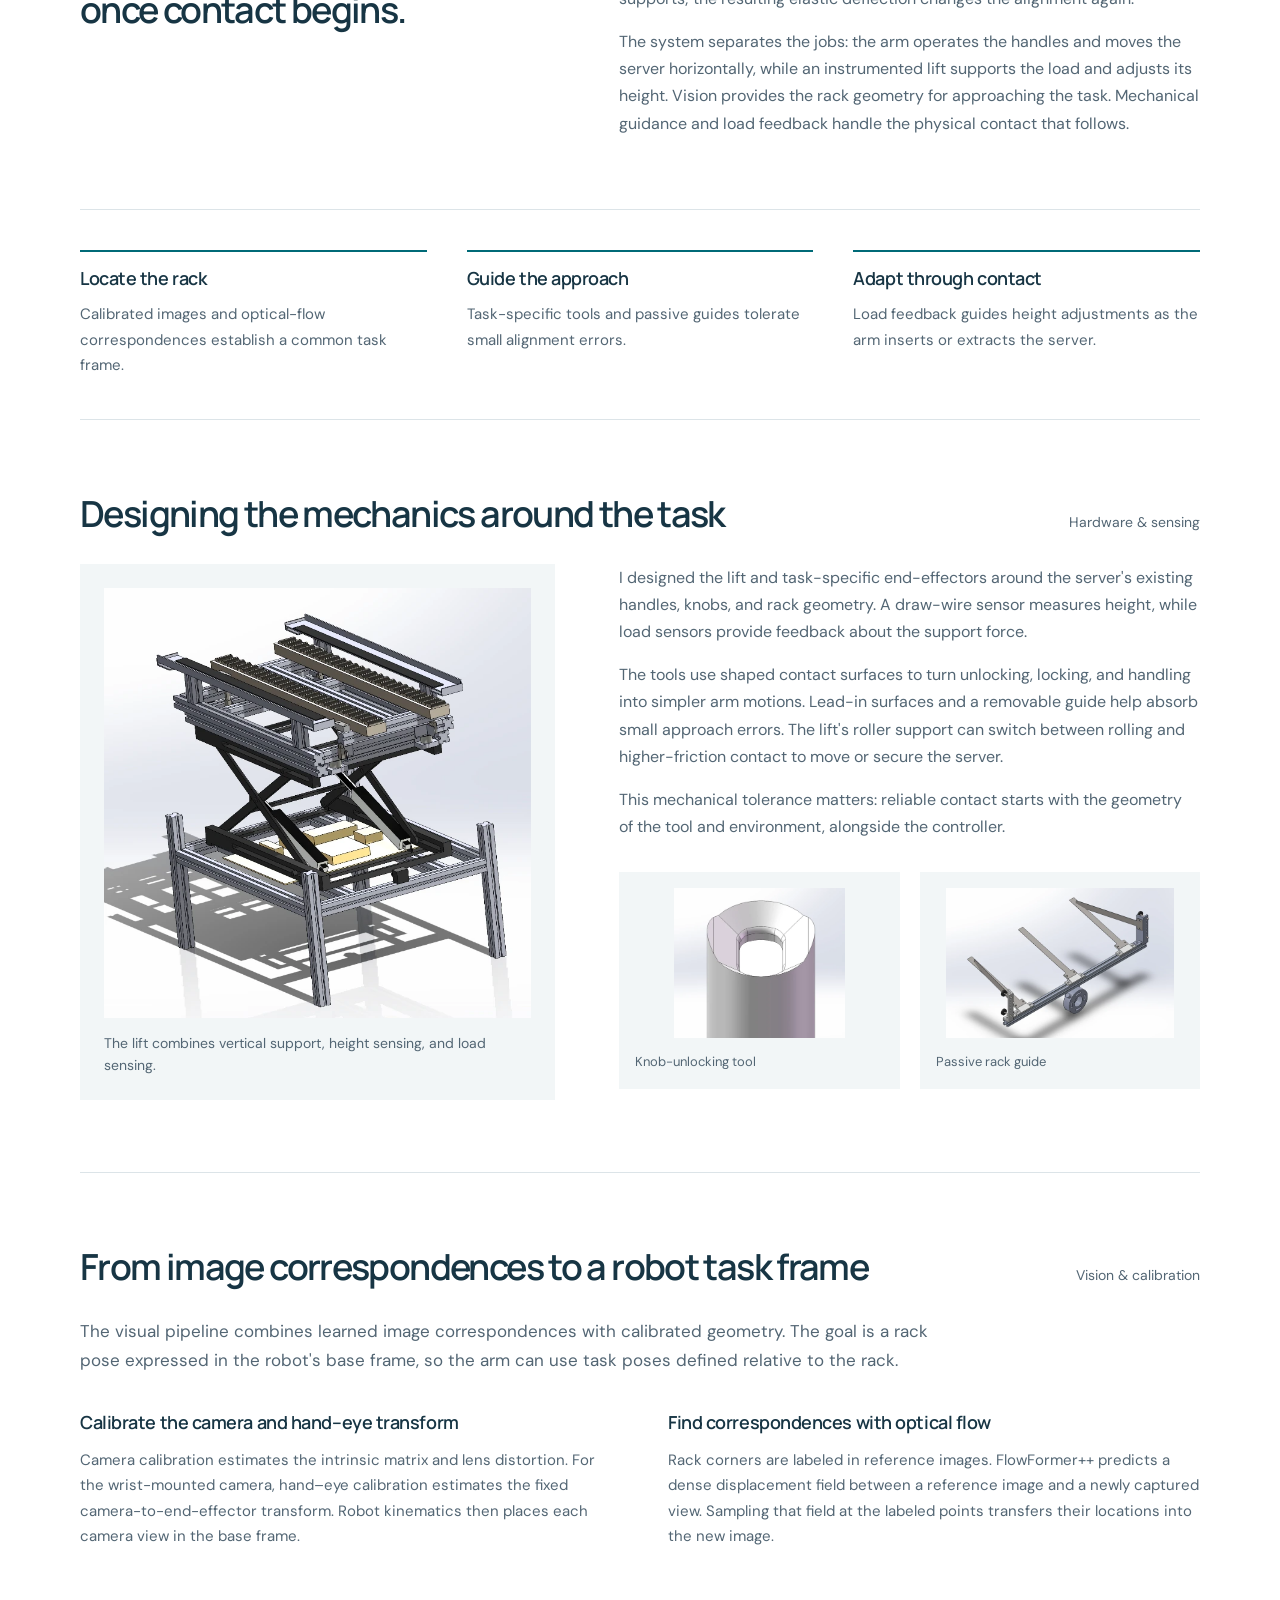
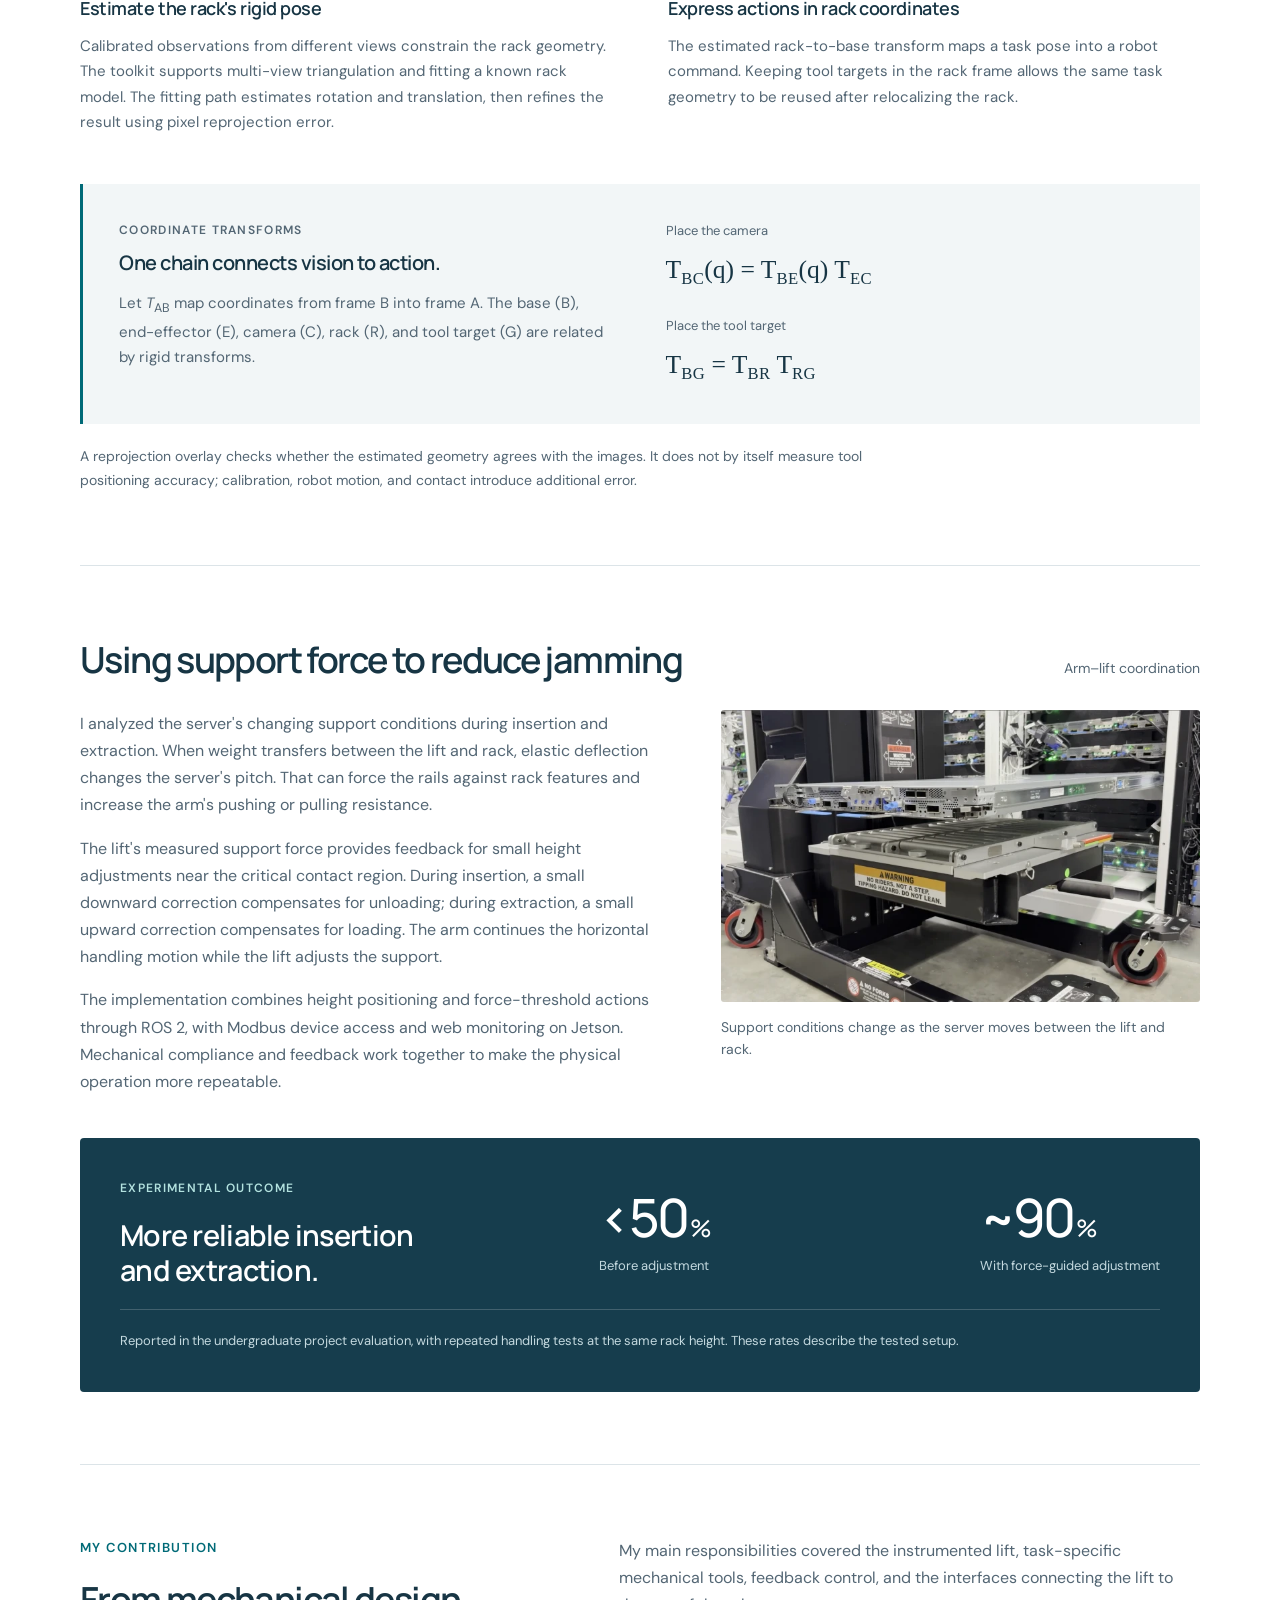
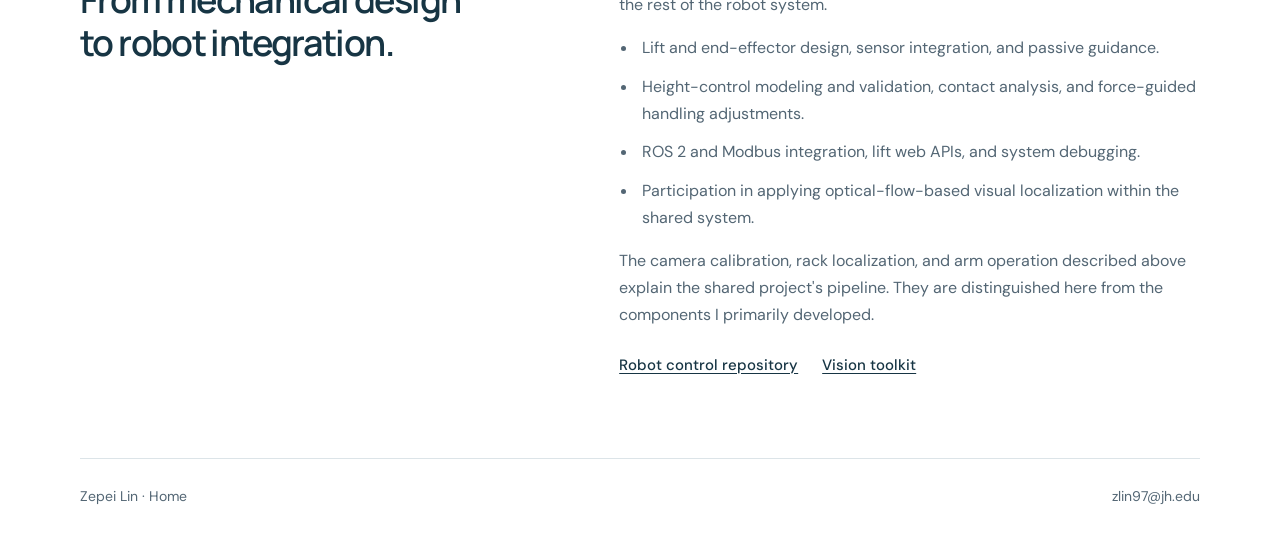
==== commit 68e1accc: "Update website contact email to JHU address" ====
--- a/server-robot.html
+++ b/server-robot.html
@@ -13,7 +13,7 @@
   <a class="skip-link" href="#main">Skip to content</a>
   <header class="site-header wrap">
     <a class="wordmark" href="index.html">Zepei Lin<span>林泽培</span></a>
-    <nav aria-label="Main navigation"><a href="index.html#research">All research</a><a href="mailto:zepeilinzju@outlook.com">Contact</a></nav>
+    <nav aria-label="Main navigation"><a href="index.html#research">All research</a><a href="mailto:zlin97@jh.edu">Contact</a></nav>
   </header>
   <main id="main">
     <section class="project-hero wrap" aria-labelledby="project-title">
@@ -80,6 +80,6 @@
       </section>
     </div>
   </main>
-  <footer class="site-footer wrap"><a href="index.html">Zepei Lin · Home</a><a href="mailto:zepeilinzju@outlook.com">zepeilinzju@outlook.com</a></footer>
+  <footer class="site-footer wrap"><a href="index.html">Zepei Lin · Home</a><a href="mailto:zlin97@jh.edu">zlin97@jh.edu</a></footer>
 </body>
 </html>
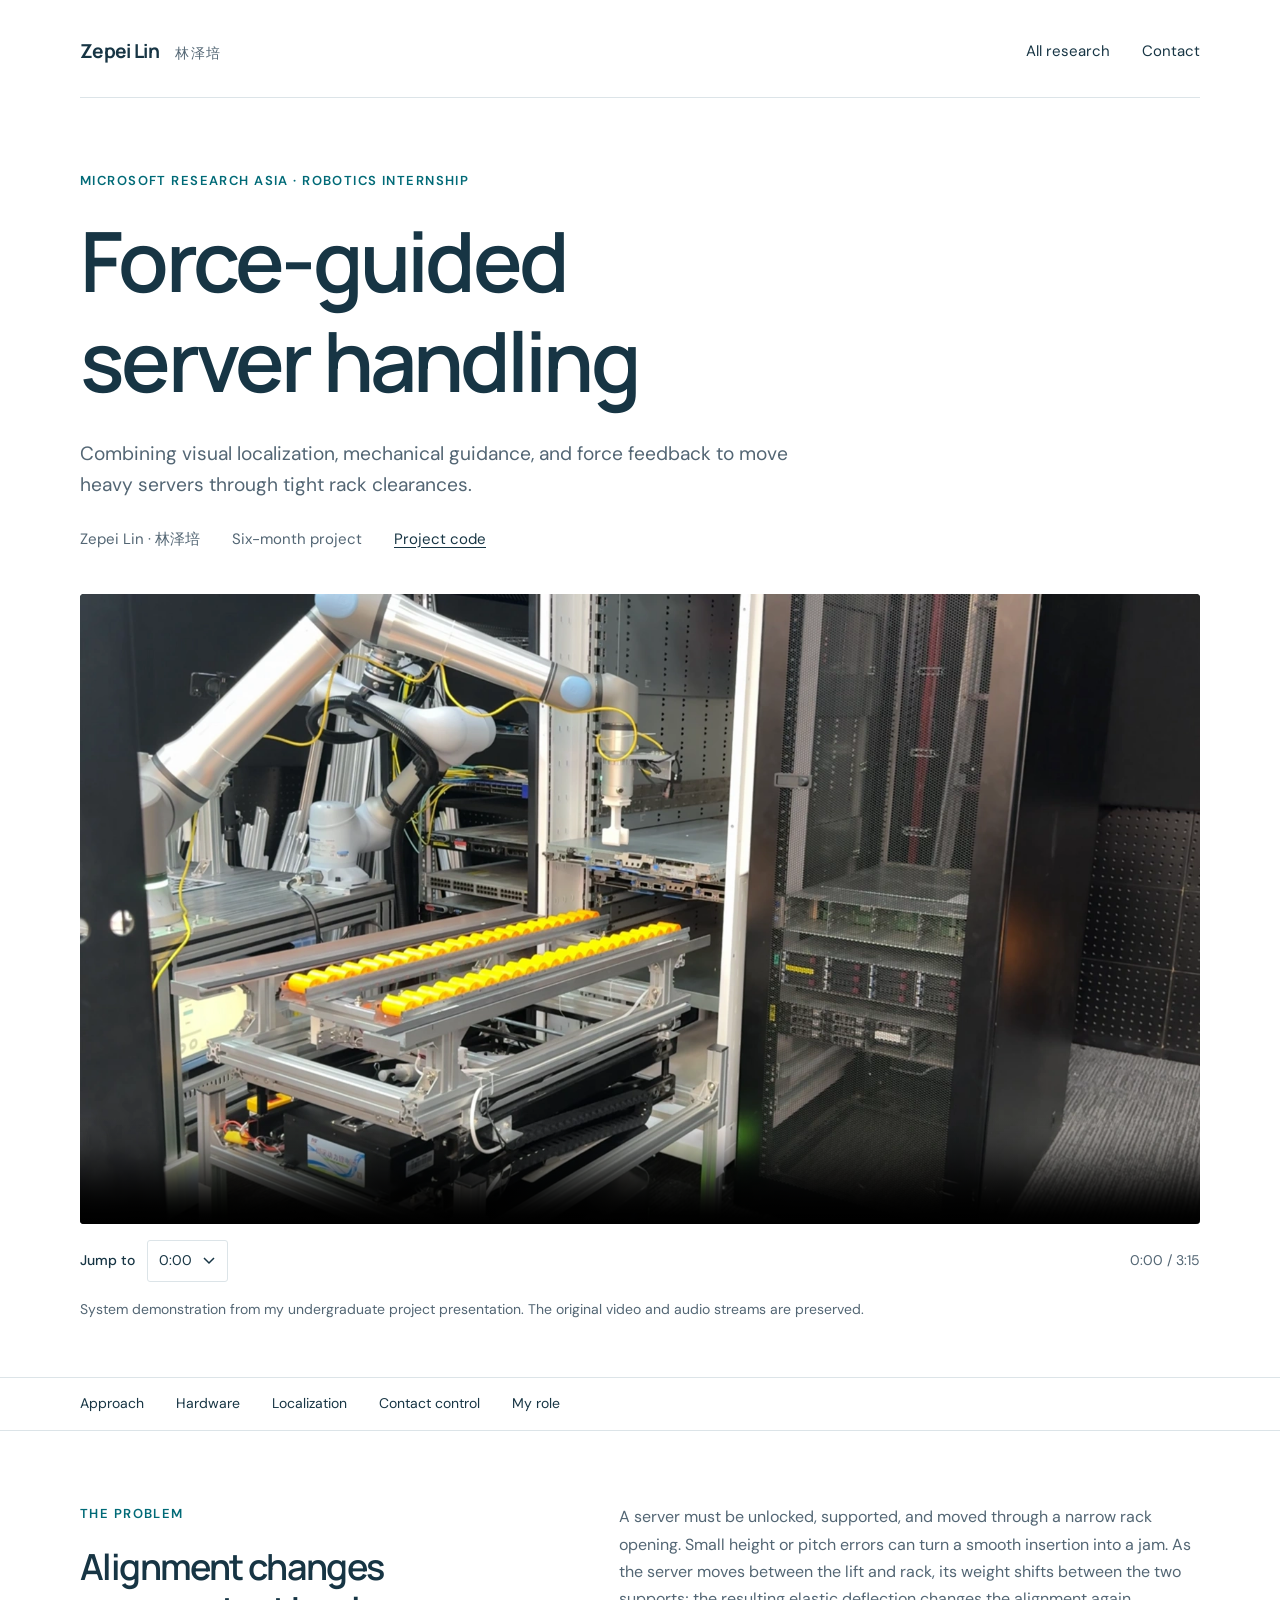
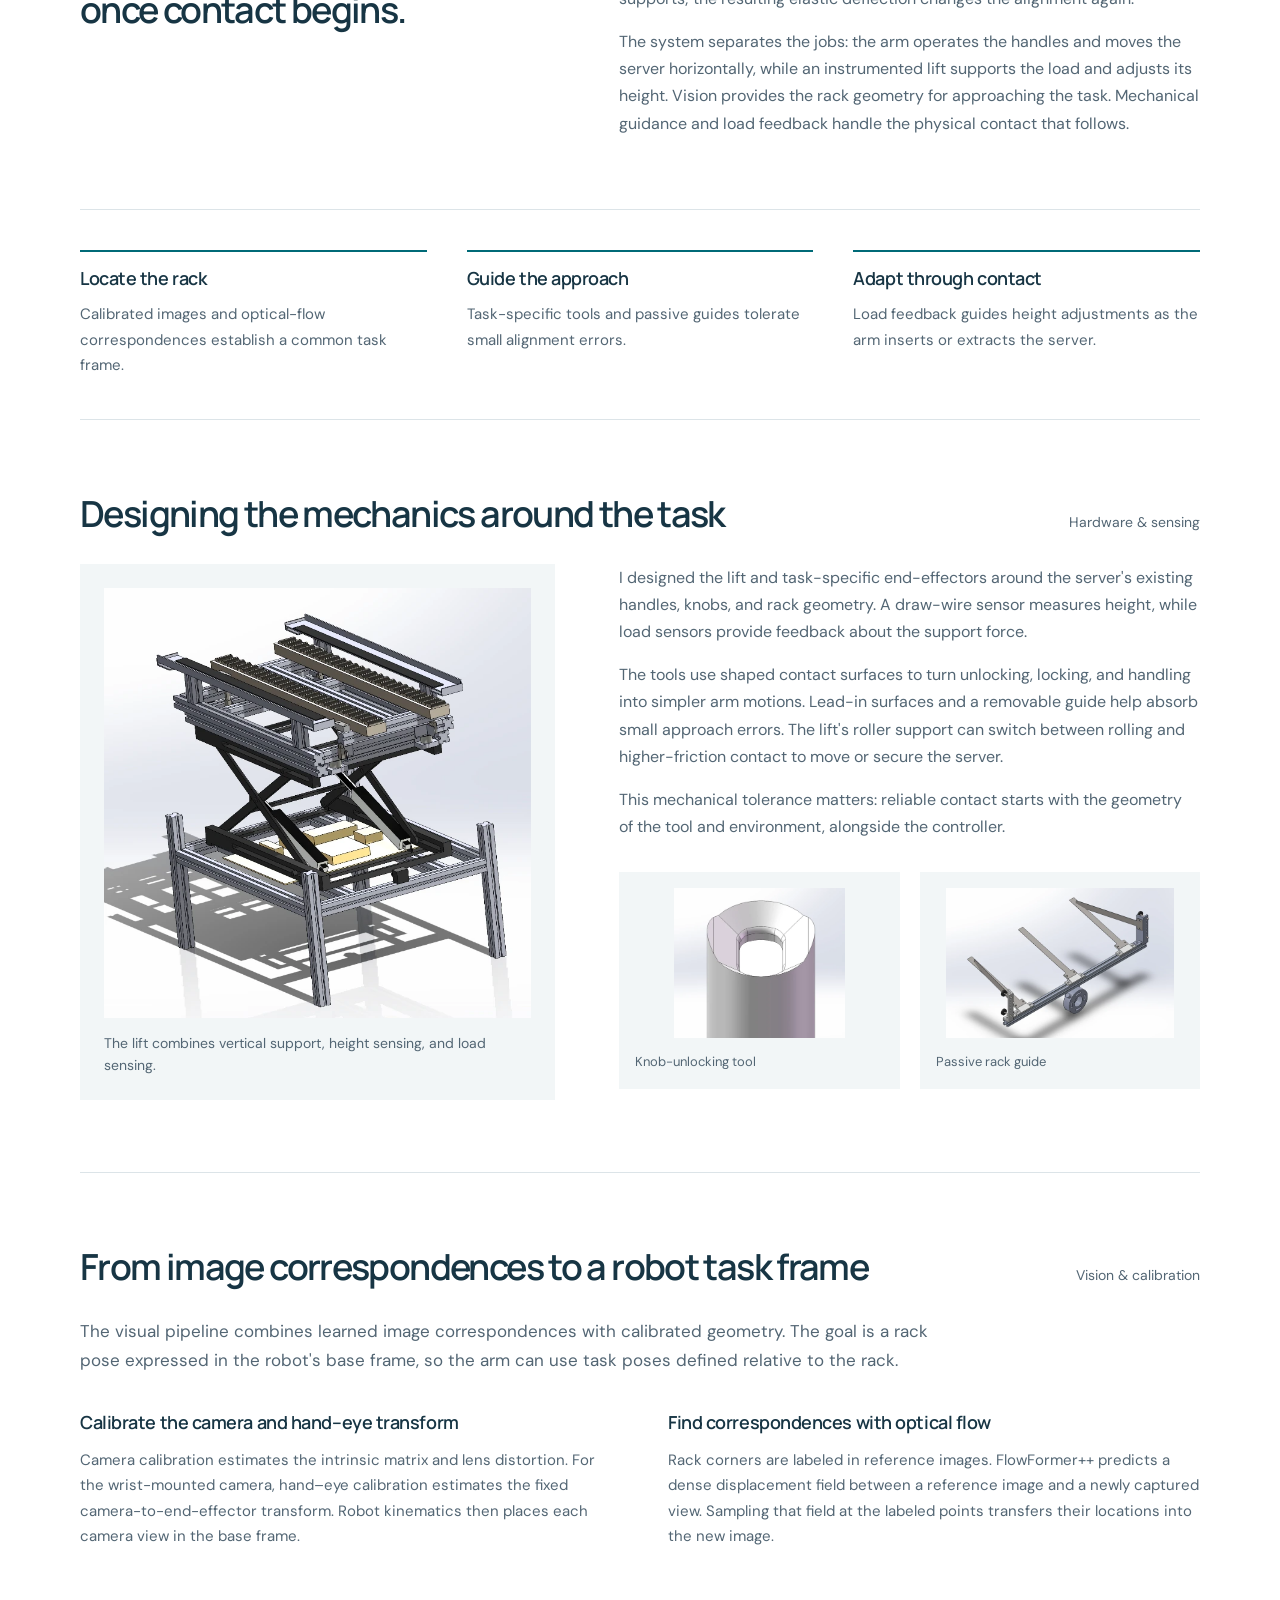
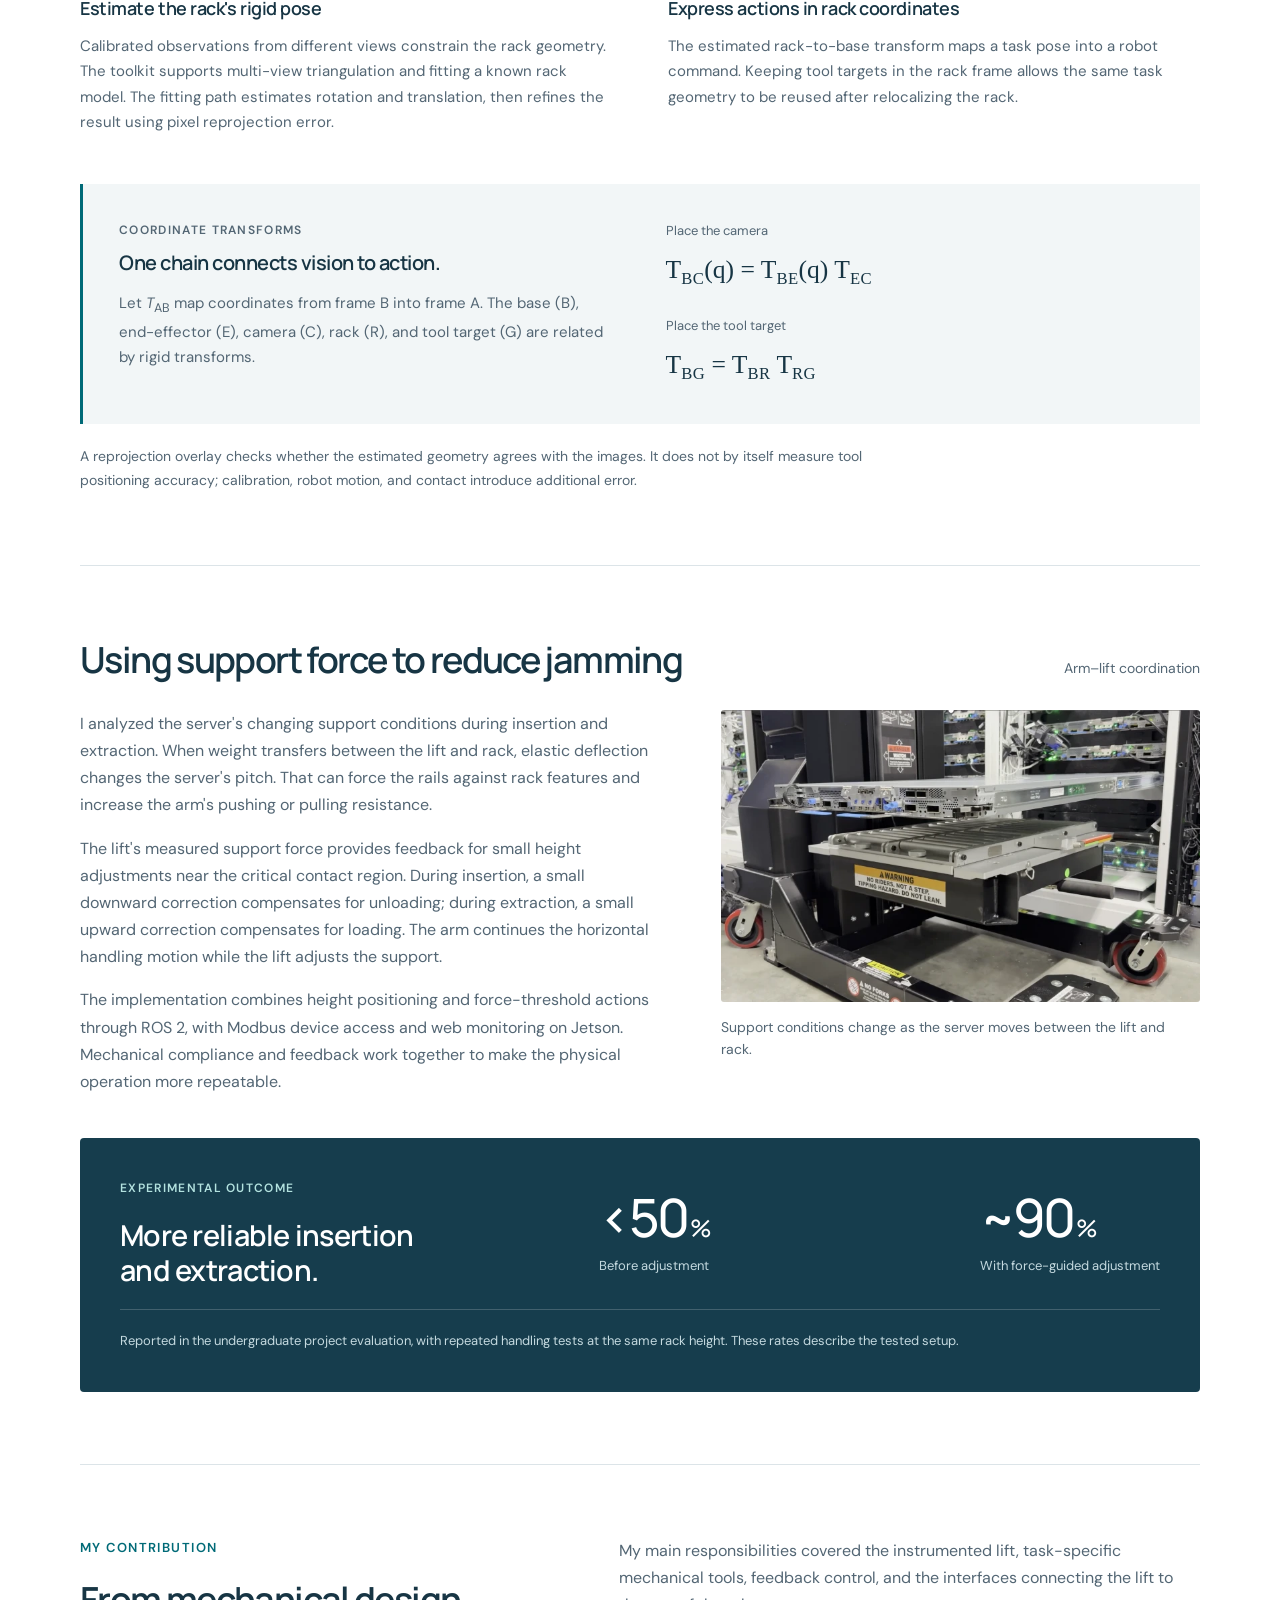
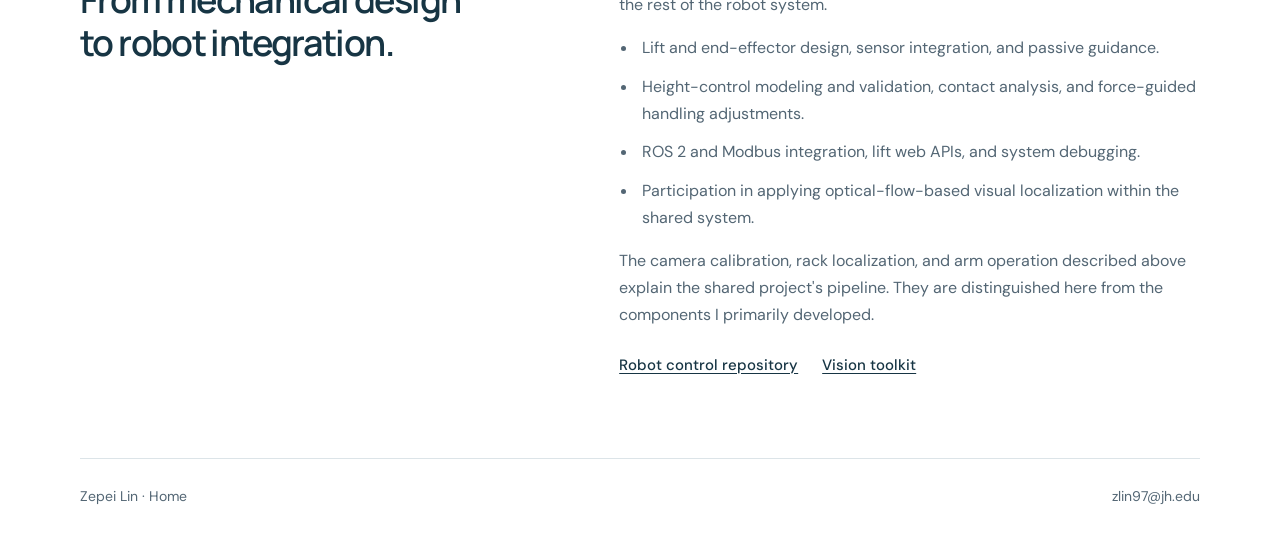
==== commit 76d8b08a: "Move six-month MSRA project experience into featured research" ====
--- a/server-robot.html
+++ b/server-robot.html
@@ -20,7 +20,7 @@
       <p class="eyebrow">Microsoft Research Asia · Robotics internship</p>
       <h1 id="project-title">Force-guided<br>server handling</h1>
       <p class="project-deck">Combining visual localization, mechanical guidance, and force feedback to move heavy servers through tight rack clearances.</p>
-      <div class="project-meta"><span>Zepei Lin · 林泽培</span><a href="https://github.com/yizhongzhang1989/robot_dc">Project code</a></div>
+      <div class="project-meta"><span>Zepei Lin · 林泽培</span><span>Six-month project</span><a href="https://github.com/yizhongzhang1989/robot_dc">Project code</a></div>
       <figure class="demo-figure" id="demo">
         <video id="project-video" controls playsinline preload="metadata" poster="assets/images/demo-poster.webp" aria-label="Demonstration of the robotic server handling system" aria-describedby="demo-caption">
           <source src="assets/video/demo-00.mp4" type="video/mp4">
